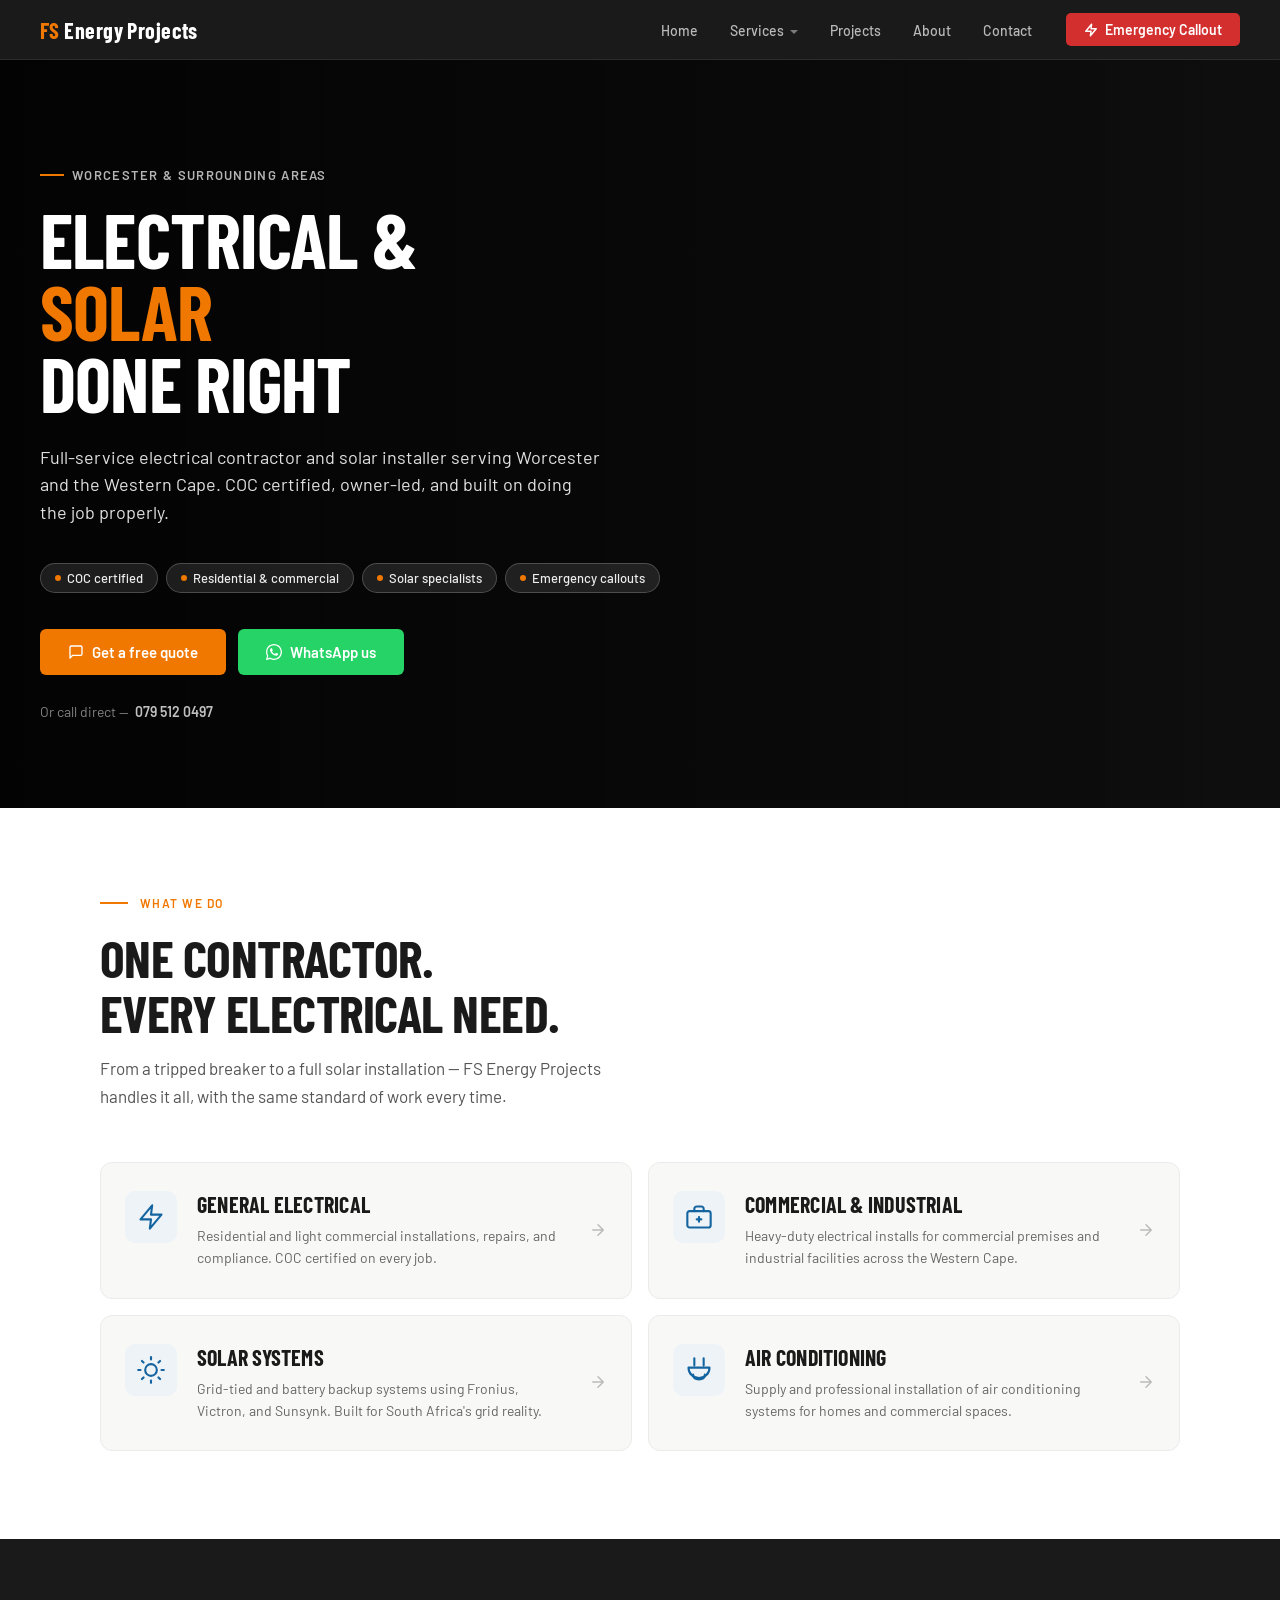
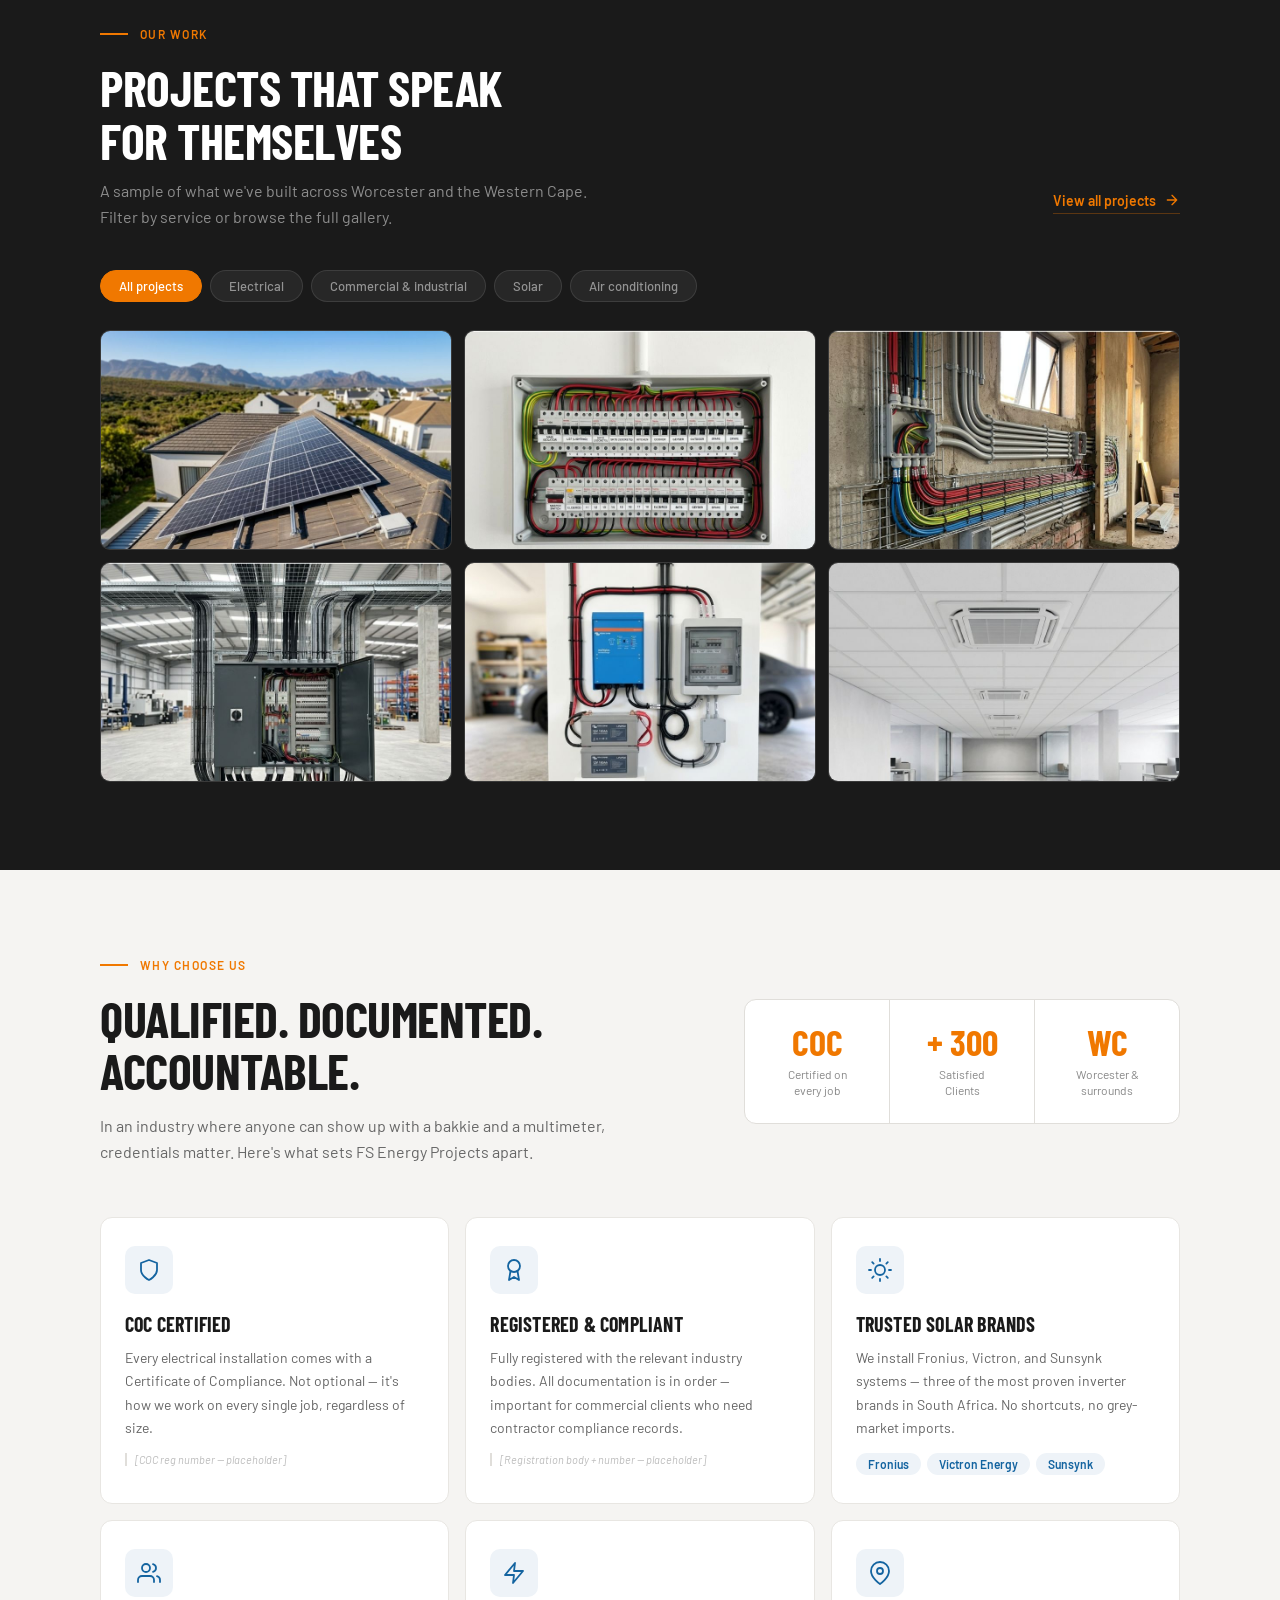
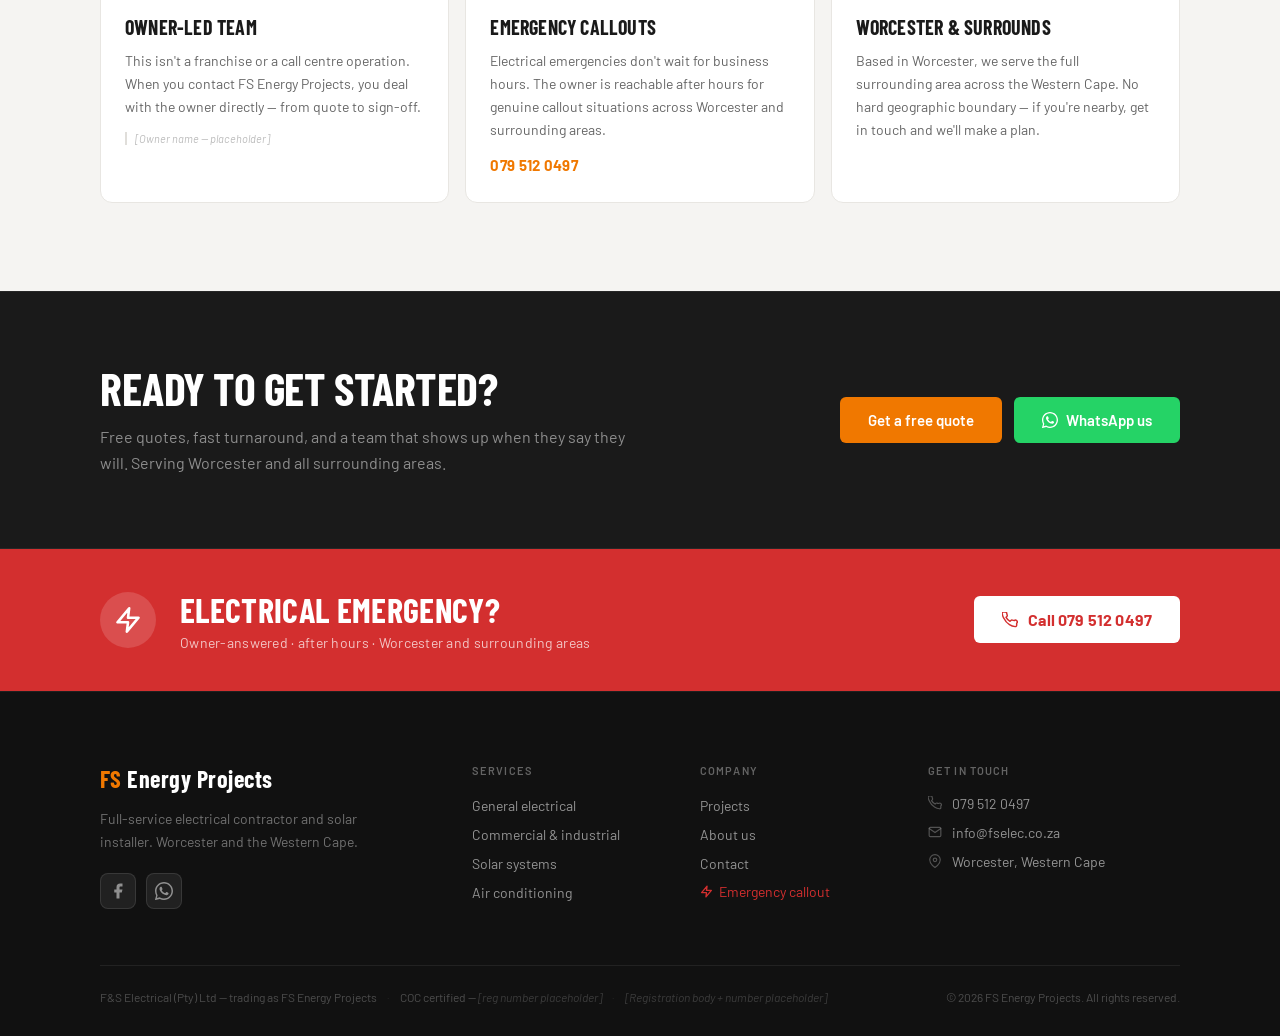
==== index.html @ b88b125d "Add files via upload" ====
<!doctype html>
<html lang="en">
  <head>
    <meta charset="UTF-8" />
    <meta name="viewport" content="width=device-width, initial-scale=1.0" />
    <meta
      name="description"
      content="FS Energy Projects — COC certified electrical contractor and solar installer serving Worcester and the Western Cape. Residential, commercial, industrial, and solar."
    />
    <title>FS Energy Projects | Electrical &amp; Solar — Worcester</title>
    <link rel="preconnect" href="https://fonts.googleapis.com" />
    <link rel="preconnect" href="https://fonts.gstatic.com" crossorigin />
    <link
      href="https://fonts.googleapis.com/css2?family=Barlow:wght@400;500;600;700&family=Barlow+Condensed:wght@600;700&display=swap"
      rel="stylesheet"
    />
    <link rel="stylesheet" href="css/global.css" />
    <link rel="stylesheet" href="css/pages/home.css" />
  </head>
  <body>
    <!-- ============================================================
     NAV
     ============================================================ -->
    <nav class="nav">
      <a class="nav-logo" href="index.html">FS <span>Energy Projects</span></a>

      <ul class="nav-links">
        <li><a href="index.html">Home</a></li>
        <li class="nav-dropdown">
          <a href="#">Services</a>
          <div class="dropdown-menu">
            <a href="electrical.html">Electrical</a>
            <a href="commercial-industrial.html">Commercial &amp; Industrial</a>
            <a href="solar.html">Solar</a>
            <a href="air-conditioning.html">Air Conditioning</a>
          </div>
        </li>
        <li><a href="projects.html">Projects</a></li>
        <li><a href="about.html">About</a></li>
        <li><a href="contact.html">Contact</a></li>
      </ul>

      <a class="nav-emergency" href="tel:0795120497">
        <svg
          width="14"
          height="14"
          viewBox="0 0 24 24"
          fill="none"
          stroke="white"
          stroke-width="2.5"
          stroke-linecap="round"
          stroke-linejoin="round"
        >
          <polygon points="13 2 3 14 12 14 11 22 21 10 12 10 13 2" />
        </svg>
        Emergency Callout
      </a>

      <button
        class="nav-hamburger"
        id="navHamburger"
        aria-label="Open menu"
        aria-expanded="false"
        aria-controls="mobileMenu"
      >
        <span></span>
        <span></span>
        <span></span>
      </button>
    </nav>

    <!-- Mobile menu -->
    <div
      class="mobile-menu"
      id="mobileMenu"
      role="dialog"
      aria-label="Navigation menu"
    >
      <ul class="mobile-menu__nav">
        <li><a href="index.html">Home</a></li>
        <li>
          <span class="mobile-menu__label">Services</span>
          <ul class="mobile-menu__subnav">
            <li><a href="electrical.html">Electrical</a></li>
            <li>
              <a href="commercial-industrial.html"
                >Commercial &amp; Industrial</a
              >
            </li>
            <li><a href="solar.html">Solar</a></li>
            <li><a href="air-conditioning.html">Air Conditioning</a></li>
          </ul>
        </li>
        <li><a href="projects.html">Projects</a></li>
        <li><a href="about.html">About</a></li>
        <li><a href="contact.html">Contact</a></li>
      </ul>
      <div class="mobile-menu__actions">
        <a class="mobile-menu__call" href="tel:0795120497">
          <svg
            width="18"
            height="18"
            viewBox="0 0 24 24"
            fill="none"
            stroke="currentColor"
            stroke-width="2.2"
            stroke-linecap="round"
            stroke-linejoin="round"
          >
            <path
              d="M22 16.92v3a2 2 0 01-2.18 2 19.79 19.79 0 01-8.63-3.07A19.5 19.5 0 013.07 9.81 19.79 19.79 0 01.07 1.18 2 2 0 012.07 0h3a2 2 0 012 1.72c.127.96.361 1.903.7 2.81a2 2 0 01-.45 2.11L6.09 7.91a16 16 0 006 6l1.27-1.27a2 2 0 012.11-.45c.907.339 1.85.573 2.81.7A2 2 0 0122 16.92z"
            />
          </svg>
          Call 079 512 0497
        </a>
        <a
          class="mobile-menu__wa"
          href="https://wa.me/27795120497?text=Hi%2C%20I%27d%20like%20to%20enquire%20about%20your%20services."
          target="_blank"
          rel="noopener"
        >
          <svg width="18" height="18" viewBox="0 0 24 24" fill="currentColor">
            <path
              d="M17.472 14.382c-.297-.149-1.758-.867-2.03-.967-.273-.099-.471-.148-.67.15-.197.297-.767.966-.94 1.164-.173.199-.347.223-.644.075-.297-.15-1.255-.463-2.39-1.475-.883-.788-1.48-1.761-1.653-2.059-.173-.297-.018-.458.13-.606.134-.133.298-.347.446-.52.149-.174.198-.298.298-.497.099-.198.05-.371-.025-.52-.075-.149-.669-1.612-.916-2.207-.242-.579-.487-.5-.669-.51-.173-.008-.371-.01-.57-.01-.198 0-.52.074-.792.372-.272.297-1.04 1.016-1.04 2.479 0 1.462 1.065 2.875 1.213 3.074.149.198 2.096 3.2 5.077 4.487.709.306 1.262.489 1.694.625.712.227 1.36.195 1.871.118.571-.085 1.758-.719 2.006-1.413.248-.694.248-1.289.173-1.413-.074-.124-.272-.198-.57-.347z"
            />
            <path
              d="M12 0C5.373 0 0 5.373 0 12c0 2.127.558 4.126 1.532 5.859L.057 23.428a.5.5 0 00.611.625l5.701-1.493A11.94 11.94 0 0012 24c6.627 0 12-5.373 12-12S18.627 0 12 0zm0 22c-1.9 0-3.7-.513-5.253-1.406l-.376-.222-3.896 1.021 1.04-3.798-.244-.389A9.96 9.96 0 012 12C2 6.477 6.477 2 12 2s10 4.477 10 10-4.477 10-10 10z"
            />
          </svg>
          WhatsApp us
        </a>
      </div>
    </div>

    <!-- ============================================================
     HERO
     ============================================================ -->
    <section class="hero">
      <div class="hero-inner">
        <div class="hero-eyebrow">Worcester &amp; surrounding areas</div>

        <h1 class="hero-headline">
          Electrical &amp;<br />
          <em>Solar</em><br />
          Done Right
        </h1>

        <p class="hero-sub">
          Full-service electrical contractor and solar installer serving
          Worcester and the Western Cape. COC certified, owner-led, and built on
          doing the job properly.
        </p>

        <div class="hero-pills">
          <span class="pill"><span class="pill-dot"></span>COC certified</span>
          <span class="pill"
            ><span class="pill-dot"></span>Residential &amp; commercial</span
          >
          <span class="pill"
            ><span class="pill-dot"></span>Solar specialists</span
          >
          <span class="pill"
            ><span class="pill-dot"></span>Emergency callouts</span
          >
        </div>

        <div class="hero-ctas">
          <a class="btn-quote" href="contact.html">
            <svg
              width="16"
              height="16"
              viewBox="0 0 24 24"
              fill="none"
              stroke="currentColor"
              stroke-width="2"
              stroke-linecap="round"
              stroke-linejoin="round"
            >
              <path
                d="M21 15a2 2 0 01-2 2H7l-4 4V5a2 2 0 012-2h14a2 2 0 012 2z"
              />
            </svg>
            Get a free quote
          </a>
          <a
            class="btn-whatsapp"
            href="https://wa.me/27795120497?text=Hi%2C%20I%27d%20like%20to%20enquire%20about%20your%20services."
            target="_blank"
            rel="noopener"
          >
            <svg width="16" height="16" viewBox="0 0 24 24" fill="white">
              <path
                d="M17.472 14.382c-.297-.149-1.758-.867-2.03-.967-.273-.099-.471-.148-.67.15-.197.297-.767.966-.94 1.164-.173.199-.347.223-.644.075-.297-.15-1.255-.463-2.39-1.475-.883-.788-1.48-1.761-1.653-2.059-.173-.297-.018-.458.13-.606.134-.133.298-.347.446-.52.149-.174.198-.298.298-.497.099-.198.05-.371-.025-.52-.075-.149-.669-1.612-.916-2.207-.242-.579-.487-.5-.669-.51-.173-.008-.371-.01-.57-.01-.198 0-.52.074-.792.372-.272.297-1.04 1.016-1.04 2.479 0 1.462 1.065 2.875 1.213 3.074.149.198 2.096 3.2 5.077 4.487.709.306 1.262.489 1.694.625.712.227 1.36.195 1.871.118.571-.085 1.758-.719 2.006-1.413.248-.694.248-1.289.173-1.413-.074-.124-.272-.198-.57-.347z"
              />
              <path
                d="M12 0C5.373 0 0 5.373 0 12c0 2.127.558 4.126 1.532 5.859L.057 23.428a.5.5 0 00.611.625l5.701-1.493A11.94 11.94 0 0012 24c6.627 0 12-5.373 12-12S18.627 0 12 0zm0 22c-1.9 0-3.7-.513-5.253-1.406l-.376-.222-3.896 1.021 1.04-3.798-.244-.389A9.96 9.96 0 012 12C2 6.477 6.477 2 12 2s10 4.477 10 10-4.477 10-10 10z"
              />
            </svg>
            WhatsApp us
          </a>
        </div>

        <div class="hero-contact-line">
          Or call direct &mdash;
          <a href="tel:0795120497">079 512 0497</a>
        </div>
      </div>
    </section>

    <!-- ============================================================
     SERVICES SNAPSHOT
     ============================================================ -->
    <section class="services">
      <div class="services-inner">
        <div class="section-label">
          <span class="section-label__line"></span>
          What we do
        </div>

        <h2 class="services-heading">
          One contractor.<br />Every electrical need.
        </h2>
        <p class="services-sub">
          From a tripped breaker to a full solar installation — FS Energy
          Projects handles it all, with the same standard of work every time.
        </p>

        <div class="services-grid">
          <a class="svc-card" href="electrical.html">
            <div class="svc-card__icon">
              <svg
                width="28"
                height="28"
                viewBox="0 0 24 24"
                fill="none"
                stroke="currentColor"
                stroke-width="1.8"
                stroke-linecap="round"
                stroke-linejoin="round"
              >
                <polygon points="13 2 3 14 12 14 11 22 21 10 12 10 13 2" />
              </svg>
            </div>
            <div class="svc-card__body">
              <h3 class="svc-card__name">General electrical</h3>
              <p class="svc-card__desc">
                Residential and light commercial installations, repairs, and
                compliance. COC certified on every job.
              </p>
            </div>
            <div class="svc-card__arrow">
              <svg
                width="18"
                height="18"
                viewBox="0 0 24 24"
                fill="none"
                stroke="currentColor"
                stroke-width="2"
                stroke-linecap="round"
                stroke-linejoin="round"
              >
                <path d="M5 12h14M12 5l7 7-7 7" />
              </svg>
            </div>
          </a>

          <a class="svc-card" href="commercial-industrial.html">
            <div class="svc-card__icon">
              <svg
                width="28"
                height="28"
                viewBox="0 0 24 24"
                fill="none"
                stroke="currentColor"
                stroke-width="1.8"
                stroke-linecap="round"
                stroke-linejoin="round"
              >
                <rect x="2" y="7" width="20" height="14" rx="2" />
                <path d="M16 7V5a2 2 0 00-2-2h-4a2 2 0 00-2 2v2" />
                <line x1="12" y1="12" x2="12" y2="16" />
                <line x1="10" y1="14" x2="14" y2="14" />
              </svg>
            </div>
            <div class="svc-card__body">
              <h3 class="svc-card__name">Commercial &amp; industrial</h3>
              <p class="svc-card__desc">
                Heavy-duty electrical installs for commercial premises and
                industrial facilities across the Western Cape.
              </p>
            </div>
            <div class="svc-card__arrow">
              <svg
                width="18"
                height="18"
                viewBox="0 0 24 24"
                fill="none"
                stroke="currentColor"
                stroke-width="2"
                stroke-linecap="round"
                stroke-linejoin="round"
              >
                <path d="M5 12h14M12 5l7 7-7 7" />
              </svg>
            </div>
          </a>

          <a class="svc-card" href="solar.html">
            <div class="svc-card__icon">
              <svg
                width="28"
                height="28"
                viewBox="0 0 24 24"
                fill="none"
                stroke="currentColor"
                stroke-width="1.8"
                stroke-linecap="round"
                stroke-linejoin="round"
              >
                <circle cx="12" cy="12" r="5" />
                <line x1="12" y1="1" x2="12" y2="3" />
                <line x1="12" y1="21" x2="12" y2="23" />
                <line x1="4.22" y1="4.22" x2="5.64" y2="5.64" />
                <line x1="18.36" y1="18.36" x2="19.78" y2="19.78" />
                <line x1="1" y1="12" x2="3" y2="12" />
                <line x1="21" y1="12" x2="23" y2="12" />
                <line x1="4.22" y1="19.78" x2="5.64" y2="18.36" />
                <line x1="18.36" y1="5.64" x2="19.78" y2="4.22" />
              </svg>
            </div>
            <div class="svc-card__body">
              <h3 class="svc-card__name">Solar systems</h3>
              <p class="svc-card__desc">
                Grid-tied and battery backup systems using Fronius, Victron, and
                Sunsynk. Built for South Africa's grid reality.
              </p>
            </div>
            <div class="svc-card__arrow">
              <svg
                width="18"
                height="18"
                viewBox="0 0 24 24"
                fill="none"
                stroke="currentColor"
                stroke-width="2"
                stroke-linecap="round"
                stroke-linejoin="round"
              >
                <path d="M5 12h14M12 5l7 7-7 7" />
              </svg>
            </div>
          </a>

          <a class="svc-card" href="air-conditioning.html">
            <div class="svc-card__icon">
              <svg
                width="28"
                height="28"
                viewBox="0 0 24 24"
                fill="none"
                stroke="currentColor"
                stroke-width="1.8"
                stroke-linecap="round"
                stroke-linejoin="round"
              >
                <path d="M8 2v6M16 2v6M3 10h18M3 10a9 9 0 0018 0" />
                <path d="M7 16c0 2 1 4 5 4s5-2 5-4" />
              </svg>
            </div>
            <div class="svc-card__body">
              <h3 class="svc-card__name">Air conditioning</h3>
              <p class="svc-card__desc">
                Supply and professional installation of air conditioning systems
                for homes and commercial spaces.
              </p>
            </div>
            <div class="svc-card__arrow">
              <svg
                width="18"
                height="18"
                viewBox="0 0 24 24"
                fill="none"
                stroke="currentColor"
                stroke-width="2"
                stroke-linecap="round"
                stroke-linejoin="round"
              >
                <path d="M5 12h14M12 5l7 7-7 7" />
              </svg>
            </div>
          </a>
        </div>
      </div>
    </section>

    <!-- ============================================================
     PROJECTS SHOWCASE
     ============================================================ -->
    <section class="projects">
      <div class="projects-inner">
        <div class="projects-header">
          <div>
            <div class="section-label">
              <span class="section-label__line"></span>
              Our work
            </div>
            <h2 class="projects-heading">
              Projects that speak<br />for themselves
            </h2>
            <p class="projects-sub">
              A sample of what we've built across Worcester and the Western
              Cape. Filter by service or browse the full gallery.
            </p>
          </div>
          <a class="projects-all-link" href="/projects.html">
            View all projects
            <svg
              width="16"
              height="16"
              viewBox="0 0 24 24"
              fill="none"
              stroke="currentColor"
              stroke-width="2"
              stroke-linecap="round"
              stroke-linejoin="round"
            >
              <path d="M5 12h14M12 5l7 7-7 7" />
            </svg>
          </a>
        </div>

        <div class="proj-filters">
          <button class="proj-filter active" data-filter="all">
            All projects
          </button>
          <button class="proj-filter" data-filter="electrical">
            Electrical
          </button>
          <button class="proj-filter" data-filter="commercial">
            Commercial &amp; industrial
          </button>
          <button class="proj-filter" data-filter="solar">Solar</button>
          <button class="proj-filter" data-filter="aircon">
            Air conditioning
          </button>
        </div>

        <div class="proj-grid" id="projGrid">
          <!-- ============================================================
               HOW TO ADD AN IMAGE:
               Replace <div class="proj-placeholder">...</div>
               with: <img src="assets/images/your-photo.jpg" alt="Description" loading="lazy">
               The overlay stays exactly as it is. Nothing else changes.
               ============================================================ -->

          <!-- 01 · SOLAR · Residential solar system -->
          <div class="proj-item" data-cat="solar">
            <div class="proj-thumb">
              <img
                src="assets/images/project-solar-residential.jpg"
                alt="Residential solar system installation"
                loading="lazy"
              />
              <div class="proj-overlay">
                <span class="proj-cat-tag">Solar</span>
                <p class="proj-caption">
                  Residential solar system<br /><span>Worcester</span>
                </p>
              </div>
            </div>
          </div>

          <!-- 02 · ELECTRICAL · DB board upgrade -->
          <div class="proj-item" data-cat="electrical">
            <div class="proj-thumb">
              <img
                src="assets/images/project-db-upgrade.jpg"
                alt="DB board upgrade"
                loading="lazy"
              />
              <div class="proj-overlay">
                <span class="proj-cat-tag">Electrical</span>
                <p class="proj-caption">
                  DB board upgrade<br /><span>Worcester</span>
                </p>
              </div>
            </div>
          </div>

          <!-- 03 · ELECTRICAL · New build wiring -->
          <div class="proj-item" data-cat="electrical">
            <div class="proj-thumb">
              <img
                src="assets/images/project-new-build-wiring.jpg"
                alt="New build wiring"
                loading="lazy"
              />
              <div class="proj-overlay">
                <span class="proj-cat-tag">Electrical</span>
                <p class="proj-caption">
                  New build wiring<br /><span>Worcester</span>
                </p>
              </div>
            </div>
          </div>

          <!-- 04 · COMMERCIAL · Industrial electrical install -->
          <div class="proj-item" data-cat="commercial">
            <div class="proj-thumb">
              <img
                src="assets/images/project-industrial-electrical.jpg"
                alt="Industrial electrical installation"
                loading="lazy"
              />
              <div class="proj-overlay">
                <span class="proj-cat-tag">Commercial &amp; industrial</span>
                <p class="proj-caption">
                  Industrial electrical install<br /><span>Western Cape</span>
                </p>
              </div>
            </div>
          </div>

          <!-- 05 · SOLAR · Battery backup system -->
          <div class="proj-item" data-cat="solar">
            <div class="proj-thumb">
              <img
                src="assets/images/project-battery-backup.jpg"
                alt="Battery backup system"
                loading="lazy"
              />
              <div class="proj-overlay">
                <span class="proj-cat-tag">Solar</span>
                <p class="proj-caption">
                  Battery backup system<br /><span>Worcester</span>
                </p>
              </div>
            </div>
          </div>

          <!-- 06 · AIRCON · Commercial aircon install -->
          <div class="proj-item" data-cat="aircon">
            <div class="proj-thumb">
              <img
                src="assets/images/project-aircon-commercial.jpg"
                alt="Commercial air conditioning installation"
                loading="lazy"
              />
              <div class="proj-overlay">
                <span class="proj-cat-tag">Air conditioning</span>
                <p class="proj-caption">
                  Commercial aircon install<br /><span>Worcester</span>
                </p>
              </div>
            </div>
          </div>
        </div>
      </div>
    </section>

    <!-- ============================================================
     WHY FS ENERGY
     ============================================================ -->
    <section class="why">
      <div class="why-inner">
        <div class="why-top">
          <div class="why-top__left">
            <div class="section-label">
              <span class="section-label__line"></span>
              Why choose us
            </div>
            <h2 class="why-heading">
              Qualified. Documented.<br />Accountable.
            </h2>
            <p class="why-sub">
              In an industry where anyone can show up with a bakkie and a
              multimeter, credentials matter. Here's what sets FS Energy
              Projects apart.
            </p>
          </div>

          <div class="why-stats">
            <div class="why-stat">
              <div class="why-stat__value">COC</div>
              <div class="why-stat__label">Certified on every job</div>
            </div>
            <div class="why-stat">
              <div class="why-stat__value">+ 300</div>
              <div class="why-stat__label">Satisfied Clients</div>
            </div>
            <div class="why-stat">
              <div class="why-stat__value">WC</div>
              <div class="why-stat__label">Worcester &amp; surrounds</div>
            </div>
          </div>
        </div>

        <div class="why-grid">
          <div class="why-card">
            <div class="why-card__icon">
              <svg
                width="24"
                height="24"
                viewBox="0 0 24 24"
                fill="none"
                stroke="currentColor"
                stroke-width="1.8"
                stroke-linecap="round"
                stroke-linejoin="round"
              >
                <path d="M12 22s8-4 8-10V5l-8-3-8 3v7c0 6 8 10 8 10z" />
              </svg>
            </div>
            <h3 class="why-card__title">COC certified</h3>
            <p class="why-card__body">
              Every electrical installation comes with a Certificate of
              Compliance. Not optional — it's how we work on every single job,
              regardless of size.
            </p>
            <div class="why-card__note">[COC reg number — placeholder]</div>
          </div>

          <div class="why-card">
            <div class="why-card__icon">
              <svg
                width="24"
                height="24"
                viewBox="0 0 24 24"
                fill="none"
                stroke="currentColor"
                stroke-width="1.8"
                stroke-linecap="round"
                stroke-linejoin="round"
              >
                <circle cx="12" cy="8" r="6" />
                <path d="M15.477 12.89L17 22l-5-3-5 3 1.523-9.11" />
              </svg>
            </div>
            <h3 class="why-card__title">Registered &amp; compliant</h3>
            <p class="why-card__body">
              Fully registered with the relevant industry bodies. All
              documentation is in order — important for commercial clients who
              need contractor compliance records.
            </p>
            <div class="why-card__note">
              [Registration body + number — placeholder]
            </div>
          </div>

          <div class="why-card">
            <div class="why-card__icon">
              <svg
                width="24"
                height="24"
                viewBox="0 0 24 24"
                fill="none"
                stroke="currentColor"
                stroke-width="1.8"
                stroke-linecap="round"
                stroke-linejoin="round"
              >
                <circle cx="12" cy="12" r="5" />
                <line x1="12" y1="1" x2="12" y2="3" />
                <line x1="12" y1="21" x2="12" y2="23" />
                <line x1="4.22" y1="4.22" x2="5.64" y2="5.64" />
                <line x1="18.36" y1="18.36" x2="19.78" y2="19.78" />
                <line x1="1" y1="12" x2="3" y2="12" />
                <line x1="21" y1="12" x2="23" y2="12" />
                <line x1="4.22" y1="19.78" x2="5.64" y2="18.36" />
                <line x1="18.36" y1="5.64" x2="19.78" y2="4.22" />
              </svg>
            </div>
            <h3 class="why-card__title">Trusted solar brands</h3>
            <p class="why-card__body">
              We install Fronius, Victron, and Sunsynk systems — three of the
              most proven inverter brands in South Africa. No shortcuts, no
              grey-market imports.
            </p>
            <div class="why-card__brands">
              <span class="brand-pill">Fronius</span>
              <span class="brand-pill">Victron Energy</span>
              <span class="brand-pill">Sunsynk</span>
            </div>
          </div>

          <div class="why-card">
            <div class="why-card__icon">
              <svg
                width="24"
                height="24"
                viewBox="0 0 24 24"
                fill="none"
                stroke="currentColor"
                stroke-width="1.8"
                stroke-linecap="round"
                stroke-linejoin="round"
              >
                <path d="M17 21v-2a4 4 0 00-4-4H5a4 4 0 00-4 4v2" />
                <circle cx="9" cy="7" r="4" />
                <path d="M23 21v-2a4 4 0 00-3-3.87" />
                <path d="M16 3.13a4 4 0 010 7.75" />
              </svg>
            </div>
            <h3 class="why-card__title">Owner-led team</h3>
            <p class="why-card__body">
              This isn't a franchise or a call centre operation. When you
              contact FS Energy Projects, you deal with the owner directly —
              from quote to sign-off.
            </p>
            <div class="why-card__note">[Owner name — placeholder]</div>
          </div>

          <div class="why-card">
            <div class="why-card__icon">
              <svg
                width="24"
                height="24"
                viewBox="0 0 24 24"
                fill="none"
                stroke="currentColor"
                stroke-width="1.8"
                stroke-linecap="round"
                stroke-linejoin="round"
              >
                <polygon points="13 2 3 14 12 14 11 22 21 10 12 10 13 2" />
              </svg>
            </div>
            <h3 class="why-card__title">Emergency callouts</h3>
            <p class="why-card__body">
              Electrical emergencies don't wait for business hours. The owner is
              reachable after hours for genuine callout situations across
              Worcester and surrounding areas.
            </p>
            <a class="why-card__cta" href="tel:0795120497">079 512 0497</a>
          </div>

          <div class="why-card">
            <div class="why-card__icon">
              <svg
                width="24"
                height="24"
                viewBox="0 0 24 24"
                fill="none"
                stroke="currentColor"
                stroke-width="1.8"
                stroke-linecap="round"
                stroke-linejoin="round"
              >
                <path d="M21 10c0 7-9 13-9 13s-9-6-9-13a9 9 0 0118 0z" />
                <circle cx="12" cy="10" r="3" />
              </svg>
            </div>
            <h3 class="why-card__title">Worcester &amp; surrounds</h3>
            <p class="why-card__body">
              Based in Worcester, we serve the full surrounding area across the
              Western Cape. No hard geographic boundary — if you're nearby, get
              in touch and we'll make a plan.
            </p>
          </div>
        </div>
      </div>
    </section>

    <!-- ============================================================
     MID-PAGE CTA
     ============================================================ -->
    <section class="midcta">
      <div class="midcta-inner">
        <div class="midcta-left">
          <h2 class="midcta-heading">Ready to get started?</h2>
          <p class="midcta-sub">
            Free quotes, fast turnaround, and a team that shows up when they say
            they will. Serving Worcester and all surrounding areas.
          </p>
        </div>
        <div class="midcta-actions">
          <a class="midcta-btn midcta-btn--primary" href="contact.html"
            >Get a free quote</a
          >
          <a
            class="midcta-btn midcta-btn--wa"
            href="https://wa.me/27795120497?text=Hi%2C%20I%27d%20like%20to%20enquire%20about%20your%20services."
            target="_blank"
            rel="noopener"
          >
            <svg width="16" height="16" viewBox="0 0 24 24" fill="currentColor">
              <path
                d="M17.472 14.382c-.297-.149-1.758-.867-2.03-.967-.273-.099-.471-.148-.67.15-.197.297-.767.966-.94 1.164-.173.199-.347.223-.644.075-.297-.15-1.255-.463-2.39-1.475-.883-.788-1.48-1.761-1.653-2.059-.173-.297-.018-.458.13-.606.134-.133.298-.347.446-.52.149-.174.198-.298.298-.497.099-.198.05-.371-.025-.52-.075-.149-.669-1.612-.916-2.207-.242-.579-.487-.5-.669-.51-.173-.008-.371-.01-.57-.01-.198 0-.52.074-.792.372-.272.297-1.04 1.016-1.04 2.479 0 1.462 1.065 2.875 1.213 3.074.149.198 2.096 3.2 5.077 4.487.709.306 1.262.489 1.694.625.712.227 1.36.195 1.871.118.571-.085 1.758-.719 2.006-1.413.248-.694.248-1.289.173-1.413-.074-.124-.272-.198-.57-.347z"
              />
              <path
                d="M12 0C5.373 0 0 5.373 0 12c0 2.127.558 4.126 1.532 5.859L.057 23.428a.5.5 0 00.611.625l5.701-1.493A11.94 11.94 0 0012 24c6.627 0 12-5.373 12-12S18.627 0 12 0zm0 22c-1.9 0-3.7-.513-5.253-1.406l-.376-.222-3.896 1.021 1.04-3.798-.244-.389A9.96 9.96 0 012 12C2 6.477 6.477 2 12 2s10 4.477 10 10-4.477 10-10 10z"
              />
            </svg>
            WhatsApp us
          </a>
        </div>
      </div>
    </section>

    <!-- ============================================================
     EMERGENCY CALLOUT STRIP
     ============================================================ -->
    <section class="emergency">
      <div class="emergency-inner">
        <div class="emergency-icon">
          <svg
            width="28"
            height="28"
            viewBox="0 0 24 24"
            fill="none"
            stroke="currentColor"
            stroke-width="2.2"
            stroke-linecap="round"
            stroke-linejoin="round"
          >
            <polygon points="13 2 3 14 12 14 11 22 21 10 12 10 13 2" />
          </svg>
        </div>
        <div class="emergency-text">
          <h2 class="emergency-heading">Electrical emergency?</h2>
          <p class="emergency-sub">
            Owner-answered · after hours · Worcester and surrounding areas
          </p>
        </div>
        <a class="emergency-btn" href="tel:0795120497">
          <svg
            width="16"
            height="16"
            viewBox="0 0 24 24"
            fill="none"
            stroke="currentColor"
            stroke-width="2.2"
            stroke-linecap="round"
            stroke-linejoin="round"
          >
            <path
              d="M22 16.92v3a2 2 0 01-2.18 2 19.79 19.79 0 01-8.63-3.07A19.5 19.5 0 013.07 9.81 19.79 19.79 0 01.07 1.18 2 2 0 012.07 0h3a2 2 0 012 1.72c.127.96.361 1.903.7 2.81a2 2 0 01-.45 2.11L6.09 7.91a16 16 0 006 6l1.27-1.27a2 2 0 012.11-.45c.907.339 1.85.573 2.81.7A2 2 0 0122 16.92z"
            />
          </svg>
          Call 079 512 0497
        </a>
      </div>
    </section>

    <!-- ============================================================
     FOOTER
     ============================================================ -->
    <footer class="footer">
      <div class="footer-inner">
        <div class="footer-top">
          <div class="footer-brand">
            <a class="footer-logo" href="index.html"
              >FS <span>Energy Projects</span></a
            >
            <p class="footer-tagline">
              Full-service electrical contractor and solar installer. Worcester
              and the Western Cape.
            </p>
            <div class="footer-social">
              <a
                class="footer-social__link"
                href="https://facebook.com/FandSElectrical"
                target="_blank"
                rel="noopener"
                aria-label="Facebook"
              >
                <svg
                  width="18"
                  height="18"
                  viewBox="0 0 24 24"
                  fill="currentColor"
                >
                  <path
                    d="M18 2h-3a5 5 0 00-5 5v3H7v4h3v8h4v-8h3l1-4h-4V7a1 1 0 011-1h3z"
                  />
                </svg>
              </a>
              <a
                class="footer-social__link"
                href="https://wa.me/27795120497"
                target="_blank"
                rel="noopener"
                aria-label="WhatsApp"
              >
                <svg
                  width="18"
                  height="18"
                  viewBox="0 0 24 24"
                  fill="currentColor"
                >
                  <path
                    d="M17.472 14.382c-.297-.149-1.758-.867-2.03-.967-.273-.099-.471-.148-.67.15-.197.297-.767.966-.94 1.164-.173.199-.347.223-.644.075-.297-.15-1.255-.463-2.39-1.475-.883-.788-1.48-1.761-1.653-2.059-.173-.297-.018-.458.13-.606.134-.133.298-.347.446-.52.149-.174.198-.298.298-.497.099-.198.05-.371-.025-.52-.075-.149-.669-1.612-.916-2.207-.242-.579-.487-.5-.669-.51-.173-.008-.371-.01-.57-.01-.198 0-.52.074-.792.372-.272.297-1.04 1.016-1.04 2.479 0 1.462 1.065 2.875 1.213 3.074.149.198 2.096 3.2 5.077 4.487.709.306 1.262.489 1.694.625.712.227 1.36.195 1.871.118.571-.085 1.758-.719 2.006-1.413.248-.694.248-1.289.173-1.413-.074-.124-.272-.198-.57-.347z"
                  />
                  <path
                    d="M12 0C5.373 0 0 5.373 0 12c0 2.127.558 4.126 1.532 5.859L.057 23.428a.5.5 0 00.611.625l5.701-1.493A11.94 11.94 0 0012 24c6.627 0 12-5.373 12-12S18.627 0 12 0zm0 22c-1.9 0-3.7-.513-5.253-1.406l-.376-.222-3.896 1.021 1.04-3.798-.244-.389A9.96 9.96 0 012 12C2 6.477 6.477 2 12 2s10 4.477 10 10-4.477 10-10 10z"
                  />
                </svg>
              </a>
            </div>
          </div>

          <div class="footer-col">
            <h4 class="footer-col__heading">Services</h4>
            <ul class="footer-links">
              <li><a href="electrical.html">General electrical</a></li>
              <li>
                <a href="commercial-industrial.html"
                  >Commercial &amp; industrial</a
                >
              </li>
              <li><a href="solar.html">Solar systems</a></li>
              <li><a href="air-conditioning.html">Air conditioning</a></li>
            </ul>
          </div>

          <div class="footer-col">
            <h4 class="footer-col__heading">Company</h4>
            <ul class="footer-links">
              <li><a href="projects.html">Projects</a></li>
              <li><a href="about.html">About us</a></li>
              <li><a href="contact.html">Contact</a></li>
              <li>
                <a href="tel:0795120497" class="footer-emergency-link">
                  <svg
                    width="13"
                    height="13"
                    viewBox="0 0 24 24"
                    fill="none"
                    stroke="currentColor"
                    stroke-width="2.5"
                    stroke-linecap="round"
                    stroke-linejoin="round"
                  >
                    <polygon points="13 2 3 14 12 14 11 22 21 10 12 10 13 2" />
                  </svg>
                  Emergency callout
                </a>
              </li>
            </ul>
          </div>

          <div class="footer-col">
            <h4 class="footer-col__heading">Get in touch</h4>
            <ul class="footer-contact-list">
              <li>
                <svg
                  width="14"
                  height="14"
                  viewBox="0 0 24 24"
                  fill="none"
                  stroke="currentColor"
                  stroke-width="2"
                  stroke-linecap="round"
                  stroke-linejoin="round"
                >
                  <path
                    d="M22 16.92v3a2 2 0 01-2.18 2 19.79 19.79 0 01-8.63-3.07A19.5 19.5 0 013.07 9.81 19.79 19.79 0 01.07 1.18 2 2 0 012.07 0h3a2 2 0 012 1.72c.127.96.361 1.903.7 2.81a2 2 0 01-.45 2.11L6.09 7.91a16 16 0 006 6l1.27-1.27a2 2 0 012.11-.45c.907.339 1.85.573 2.81.7A2 2 0 0122 16.92z"
                  />
                </svg>
                <a href="tel:0795120497">079 512 0497</a>
              </li>
              <li>
                <svg
                  width="14"
                  height="14"
                  viewBox="0 0 24 24"
                  fill="none"
                  stroke="currentColor"
                  stroke-width="2"
                  stroke-linecap="round"
                  stroke-linejoin="round"
                >
                  <path
                    d="M4 4h16c1.1 0 2 .9 2 2v12c0 1.1-.9 2-2 2H4c-1.1 0-2-.9-2-2V6c0-1.1.9-2 2-2z"
                  />
                  <polyline points="22,6 12,13 2,6" />
                </svg>
                <a href="mailto:info@fselec.co.za">info@fselec.co.za</a>
              </li>
              <li>
                <svg
                  width="14"
                  height="14"
                  viewBox="0 0 24 24"
                  fill="none"
                  stroke="currentColor"
                  stroke-width="2"
                  stroke-linecap="round"
                  stroke-linejoin="round"
                >
                  <path d="M21 10c0 7-9 13-9 13s-9-6-9-13a9 9 0 0118 0z" />
                  <circle cx="12" cy="10" r="3" />
                </svg>
                <span>Worcester, Western Cape</span>
              </li>
            </ul>
          </div>
        </div>

        <div class="footer-divider"></div>

        <div class="footer-bottom">
          <div class="footer-bottom__left">
            <span
              >F&amp;S Electrical (Pty) Ltd &mdash; trading as FS Energy
              Projects</span
            >
            <span class="footer-dot">&middot;</span>
            <span class="footer-coc"
              >COC certified &mdash; <em>[reg number placeholder]</em></span
            >
            <span class="footer-dot">&middot;</span>
            <span class="footer-reg"
              ><em>[Registration body + number placeholder]</em></span
            >
          </div>
          <div class="footer-bottom__right">
            <span
              >&copy; <span id="year"></span> FS Energy Projects. All rights
              reserved.</span
            >
          </div>
        </div>
      </div>
    </footer>

    <!-- ============================================================
     SCRIPTS
     ============================================================ -->
    <script src="js/nav.js"></script>
    <script src="js/projects-filter.js"></script>
    <script>
      document.getElementById("year").textContent = new Date().getFullYear();
    </script>
  </body>
</html>
---- css/global.css ----
/* ============================================================
   FS Energy Projects — global.css
   Shared across all pages: reset, variables, typography,
   nav, footer, buttons, utility classes
   ============================================================ */

/* ── RESET ── */
*, *::before, *::after {
  box-sizing: border-box;
  margin: 0;
  padding: 0;
}

/* ── VARIABLES ── */
:root {
  --orange:       #F07800;
  --orange-dark:  #C86000;
  --blue:         #1464A0;
  --navy:         #003C8C;
  --charcoal:     #1A1A1A;
  --white:        #FFFFFF;
  --red:          #D32F2F;
  --wa-green:     #25D366;
  --font-display: 'Barlow Condensed', sans-serif;
  --font-body:    'Barlow', sans-serif;
}

/* ── BASE ── */
html { scroll-behavior: smooth; }

body {
  font-family: var(--font-body);
  background: var(--white);
  color: var(--charcoal);
  min-height: 100vh;
  -webkit-font-smoothing: antialiased;
}

img {
  display: block;
  max-width: 100%;
  height: auto;
}

a { color: inherit; }

/* ── SECTION LABEL (shared across all sections) ── */
.section-label {
  display: flex;
  align-items: center;
  gap: 12px;
  font-family: var(--font-body);
  font-size: 12px;
  font-weight: 600;
  letter-spacing: 0.12em;
  text-transform: uppercase;
  color: var(--orange);
  margin-bottom: 20px;
}

.section-label__line {
  display: block;
  width: 28px;
  height: 2px;
  background: var(--orange);
  flex-shrink: 0;
}

/* ── NAV ── */
.nav {
  position: sticky;
  top: 0;
  z-index: 100;
  background: var(--charcoal);
  border-bottom: 1px solid rgba(255,255,255,0.08);
  padding: 0 40px;
  display: flex;
  align-items: center;
  height: 60px;
  gap: 0;
}

.nav-logo {
  font-family: var(--font-display);
  font-size: 22px;
  font-weight: 700;
  color: var(--orange);
  letter-spacing: 0.02em;
  margin-right: auto;
  text-decoration: none;
}

.nav-logo span { color: var(--white); }

.nav-links {
  display: flex;
  align-items: center;
  gap: 4px;
  list-style: none;
}

.nav-links a {
  font-family: var(--font-body);
  font-size: 14px;
  font-weight: 500;
  color: rgba(255,255,255,0.7);
  text-decoration: none;
  padding: 6px 14px;
  border-radius: 4px;
  transition: color 0.15s, background 0.15s;
  white-space: nowrap;
}

.nav-links a:hover { color: var(--white); background: rgba(255,255,255,0.06); }

.nav-dropdown { position: relative; }

.nav-dropdown > a::after {
  content: '';
  display: inline-block;
  width: 0; height: 0;
  border-left: 4px solid transparent;
  border-right: 4px solid transparent;
  border-top: 4px solid currentColor;
  margin-left: 6px;
  vertical-align: middle;
  opacity: 0.6;
}

.dropdown-menu {
  display: none;
  position: absolute;
  top: calc(100% + 8px);
  left: 0;
  background: #242424;
  border: 1px solid rgba(255,255,255,0.1);
  border-radius: 8px;
  padding: 6px;
  min-width: 200px;
  z-index: 200;
}

.nav-dropdown:hover .dropdown-menu { display: block; }

.dropdown-menu a {
  display: block;
  font-size: 14px;
  color: rgba(255,255,255,0.75);
  text-decoration: none;
  padding: 8px 14px;
  border-radius: 5px;
  transition: background 0.12s, color 0.12s;
  white-space: nowrap;
}

.dropdown-menu a:hover { background: rgba(255,255,255,0.07); color: var(--white); }

.nav-emergency {
  display: flex;
  align-items: center;
  gap: 7px;
  background: var(--red);
  color: var(--white);
  font-family: var(--font-body);
  font-size: 14px;
  font-weight: 600;
  padding: 8px 18px;
  border-radius: 5px;
  text-decoration: none;
  margin-left: 20px;
  transition: background 0.15s;
  white-space: nowrap;
}

.nav-emergency:hover { background: #b71c1c; }
.nav-emergency svg { flex-shrink: 0; }

/* Hamburger button — hidden on desktop */
.nav-hamburger {
  display: none;
  flex-direction: column;
  justify-content: center;
  gap: 5px;
  width: 36px;
  height: 36px;
  background: none;
  border: none;
  cursor: pointer;
  padding: 4px;
  margin-left: 12px;
  border-radius: 4px;
  transition: background 0.15s;
}

.nav-hamburger:hover { background: rgba(255,255,255,0.08); }

.nav-hamburger span {
  display: block;
  width: 22px;
  height: 2px;
  background: var(--white);
  border-radius: 2px;
  transition: transform 0.25s, opacity 0.25s;
  transform-origin: center;
}

/* Hamburger open state */
.nav-hamburger.open span:nth-child(1) { transform: translateY(7px) rotate(45deg); }
.nav-hamburger.open span:nth-child(2) { opacity: 0; }
.nav-hamburger.open span:nth-child(3) { transform: translateY(-7px) rotate(-45deg); }

/* Mobile menu overlay */
.mobile-menu {
  display: none;
  position: fixed;
  top: 60px;
  left: 0; right: 0; bottom: 0;
  background: #1e1e1e;
  z-index: 99;
  overflow-y: auto;
  padding: 28px 24px 40px;
  flex-direction: column;
}

.mobile-menu.open { display: flex; }

.mobile-menu__nav {
  list-style: none;
  display: flex;
  flex-direction: column;
  gap: 2px;
  margin-bottom: 32px;
}

.mobile-menu__nav a {
  display: block;
  font-family: var(--font-body);
  font-size: 18px;
  font-weight: 600;
  color: rgba(255,255,255,0.8);
  text-decoration: none;
  padding: 12px 4px;
  border-bottom: 1px solid rgba(255,255,255,0.07);
  transition: color 0.15s;
}

.mobile-menu__nav a:hover { color: var(--white); }

.mobile-menu__subnav {
  list-style: none;
  display: flex;
  flex-direction: column;
  gap: 0;
  padding-left: 16px;
  margin-top: 4px;
}

.mobile-menu__subnav a {
  font-size: 15px;
  font-weight: 500;
  color: rgba(255,255,255,0.55);
  padding: 9px 4px;
  border-bottom: 1px solid rgba(255,255,255,0.04);
}

.mobile-menu__subnav a:hover { color: var(--orange); }

.mobile-menu__label {
  font-size: 11px;
  font-weight: 600;
  letter-spacing: 0.1em;
  text-transform: uppercase;
  color: rgba(255,255,255,0.3);
  padding: 12px 4px 8px;
  border-bottom: 1px solid rgba(255,255,255,0.07);
}

.mobile-menu__actions {
  display: flex;
  flex-direction: column;
  gap: 12px;
  margin-top: auto;
}

.mobile-menu__call {
  display: flex;
  align-items: center;
  justify-content: center;
  gap: 10px;
  background: var(--red);
  color: var(--white);
  font-family: var(--font-body);
  font-size: 16px;
  font-weight: 700;
  padding: 16px;
  border-radius: 8px;
  text-decoration: none;
  transition: background 0.15s;
}

.mobile-menu__call:hover { background: #b71c1c; }

.mobile-menu__wa {
  display: flex;
  align-items: center;
  justify-content: center;
  gap: 10px;
  background: var(--wa-green);
  color: var(--white);
  font-family: var(--font-body);
  font-size: 16px;
  font-weight: 700;
  padding: 16px;
  border-radius: 8px;
  text-decoration: none;
  transition: background 0.15s;
}

.mobile-menu__wa:hover { background: #1da851; }

/* ── FOOTER ── */
.footer {
  background: #111111;
  padding: 72px 40px 32px;
  border-top: 1px solid rgba(255,255,255,0.06);
}

.footer-inner {
  max-width: 1080px;
  margin: 0 auto;
}

.footer-top {
  display: grid;
  grid-template-columns: 1.8fr 1fr 1fr 1.4fr;
  gap: 48px;
  margin-bottom: 56px;
}

.footer-logo {
  font-family: var(--font-display);
  font-size: 24px;
  font-weight: 700;
  color: var(--orange);
  letter-spacing: 0.02em;
  text-decoration: none;
  display: inline-block;
  margin-bottom: 14px;
}

.footer-logo span { color: var(--white); }

.footer-tagline {
  font-size: 14px;
  color: rgba(255,255,255,0.4);
  line-height: 1.65;
  margin-bottom: 20px;
  max-width: 260px;
}

.footer-social {
  display: flex;
  gap: 10px;
}

.footer-social__link {
  width: 36px;
  height: 36px;
  border-radius: 8px;
  background: rgba(255,255,255,0.07);
  border: 1px solid rgba(255,255,255,0.1);
  color: rgba(255,255,255,0.5);
  display: flex;
  align-items: center;
  justify-content: center;
  text-decoration: none;
  transition: background 0.15s, color 0.15s, border-color 0.15s;
}

.footer-social__link:hover {
  background: var(--orange);
  border-color: var(--orange);
  color: var(--white);
}

.footer-col__heading {
  font-family: var(--font-body);
  font-size: 11px;
  font-weight: 600;
  letter-spacing: 0.1em;
  text-transform: uppercase;
  color: rgba(255,255,255,0.35);
  margin-bottom: 18px;
}

.footer-links {
  list-style: none;
  display: flex;
  flex-direction: column;
  gap: 10px;
}

.footer-links a {
  font-size: 14px;
  color: rgba(255,255,255,0.55);
  text-decoration: none;
  transition: color 0.15s;
  display: inline-flex;
  align-items: center;
  gap: 6px;
}

.footer-links a:hover { color: var(--white); }

.footer-emergency-link { color: var(--red) !important; }
.footer-emergency-link:hover { color: #ef5350 !important; }

.footer-contact-list {
  list-style: none;
  display: flex;
  flex-direction: column;
  gap: 12px;
}

.footer-contact-list li {
  display: flex;
  align-items: center;
  gap: 10px;
  font-size: 14px;
  color: rgba(255,255,255,0.55);
}

.footer-contact-list svg { flex-shrink: 0; opacity: 0.5; }

.footer-contact-list a {
  color: rgba(255,255,255,0.55);
  text-decoration: none;
  transition: color 0.15s;
}

.footer-contact-list a:hover { color: var(--white); }

.footer-divider {
  height: 1px;
  background: rgba(255,255,255,0.07);
  margin-bottom: 24px;
}

.footer-bottom {
  display: flex;
  align-items: center;
  justify-content: space-between;
  gap: 16px;
  flex-wrap: wrap;
}

.footer-bottom__left {
  display: flex;
  align-items: center;
  gap: 10px;
  flex-wrap: wrap;
  font-size: 12px;
  color: rgba(255,255,255,0.25);
}

.footer-dot { opacity: 0.4; }

.footer-coc em,
.footer-reg em {
  font-style: italic;
  color: rgba(255,255,255,0.18);
}

.footer-bottom__right {
  font-size: 12px;
  color: rgba(255,255,255,0.25);
  white-space: nowrap;
}

/* ── SHARED BUTTONS ── */
.btn-primary {
  display: inline-flex;
  align-items: center;
  gap: 8px;
  background: var(--orange);
  color: var(--white);
  font-family: var(--font-body);
  font-size: 15px;
  font-weight: 600;
  padding: 14px 28px;
  border-radius: 6px;
  text-decoration: none;
  border: none;
  cursor: pointer;
  transition: background 0.15s, transform 0.1s;
}

.btn-primary:hover { background: var(--orange-dark); transform: translateY(-1px); }
.btn-primary:active { transform: translateY(0); }

.btn-dark {
  display: inline-flex;
  align-items: center;
  gap: 8px;
  background: var(--charcoal);
  color: var(--white);
  font-family: var(--font-body);
  font-size: 15px;
  font-weight: 600;
  padding: 14px 28px;
  border-radius: 6px;
  text-decoration: none;
  border: none;
  cursor: pointer;
  transition: background 0.15s, transform 0.1s;
}

.btn-dark:hover { background: #2e2e2e; transform: translateY(-1px); }
.btn-dark:active { transform: translateY(0); }

.btn-whatsapp {
  display: inline-flex;
  align-items: center;
  gap: 8px;
  background: var(--wa-green);
  color: var(--white);
  font-family: var(--font-body);
  font-size: 15px;
  font-weight: 600;
  padding: 14px 28px;
  border-radius: 6px;
  text-decoration: none;
  transition: background 0.15s, transform 0.1s;
}

.btn-whatsapp:hover { background: #1da851; transform: translateY(-1px); }
.btn-whatsapp:active { transform: translateY(0); }

/* ── RESPONSIVE — NAV ── */
@media (max-width: 900px) {
  .nav { padding: 0 24px; }
  .nav-links { display: none; }
  .nav-hamburger { display: flex; }
  .nav-emergency { margin-left: 12px; font-size: 13px; padding: 8px 14px; }
}

/* ── RESPONSIVE — FOOTER ── */
@media (max-width: 900px) {
  .footer-top { grid-template-columns: 1fr 1fr; gap: 36px; }
  .footer-brand { grid-column: 1 / -1; }
}

@media (max-width: 680px) {
  .footer { padding: 56px 20px 28px; }
  .footer-top { grid-template-columns: 1fr; gap: 32px; }
  .footer-brand { grid-column: auto; }
  .footer-bottom { flex-direction: column; align-items: flex-start; gap: 8px; }
}
---- css/pages/home.css ----
/* ============================================================
   FS Energy Projects — home.css
   Homepage-only styles: hero, services snapshot,
   projects showcase, why section, mid CTA, emergency strip
   ============================================================ */

/* ── HERO ── */
.hero {
  background-color: var(--charcoal);
  background-image:
    linear-gradient(
      to right,
      rgba(0, 0, 0, 0.88) 0%,
      rgba(0, 0, 0, 0.7) 50%,
      rgba(0, 0, 0, 0.45) 100%
    ),
    url("/assets/images/hero-bg..jpg");
  background-size: cover;
  background-position: center center;
  background-repeat: no-repeat;
  padding: 100px 40px 88px;
  position: relative;
  overflow: hidden;
}

/* Decorative circles removed — not needed with photo background */
.hero::before,
.hero::after {
  display: none;
}

.hero-inner {
  max-width: 780px;
  position: relative;
  z-index: 1;
}

.hero-eyebrow {
  display: inline-flex;
  align-items: center;
  gap: 8px;
  font-family: var(--font-body);
  font-size: 13px;
  font-weight: 600;
  letter-spacing: 0.1em;
  text-transform: uppercase;
  color: rgba(255, 255, 255, 0.7);
  margin-bottom: 20px;
}

.hero-eyebrow::before {
  content: "";
  display: block;
  width: 24px;
  height: 2px;
  background: var(--orange);
}

.hero-headline {
  font-family: var(--font-display);
  font-size: clamp(48px, 7vw, 76px);
  font-weight: 700;
  line-height: 0.95;
  color: var(--white);
  text-transform: uppercase;
  letter-spacing: -0.01em;
  margin-bottom: 24px;
}

/* "Solar" — orange so it punches through the dark background */
.hero-headline em {
  font-style: normal;
  color: var(--orange);
}

.hero-sub {
  font-family: var(--font-body);
  font-size: 18px;
  font-weight: 400;
  color: rgba(255, 255, 255, 0.88);
  line-height: 1.55;
  max-width: 560px;
  margin-bottom: 36px;
}

.hero-pills {
  display: flex;
  flex-wrap: wrap;
  gap: 8px;
  margin-bottom: 36px;
}

/* Glass pill — border makes them visible on any photo */
.pill {
  display: inline-flex;
  align-items: center;
  gap: 6px;
  font-size: 13px;
  font-weight: 500;
  color: rgba(255, 255, 255, 0.92);
  background: rgba(255, 255, 255, 0.1);
  border: 1px solid rgba(255, 255, 255, 0.2);
  padding: 6px 14px;
  border-radius: 100px;
  backdrop-filter: blur(4px);
}

/* Orange dot ties each credential to the brand */
.pill-dot {
  width: 6px;
  height: 6px;
  border-radius: 50%;
  background: var(--orange);
  flex-shrink: 0;
}

.hero-ctas {
  display: flex;
  gap: 12px;
  flex-wrap: wrap;
  align-items: center;
}

/* Primary CTA — orange so it stands out against the dark hero */
.btn-quote {
  display: inline-flex;
  align-items: center;
  gap: 8px;
  background: var(--orange);
  color: var(--white);
  font-family: var(--font-body);
  font-size: 15px;
  font-weight: 600;
  padding: 14px 28px;
  border-radius: 6px;
  text-decoration: none;
  transition:
    background 0.15s,
    transform 0.1s;
  border: none;
  cursor: pointer;
}

.btn-quote:hover {
  background: var(--orange-dark);
  transform: translateY(-1px);
}
.btn-quote:active {
  transform: translateY(0);
}

.hero-contact-line {
  margin-top: 28px;
  font-size: 14px;
  color: rgba(255, 255, 255, 0.5);
  display: flex;
  align-items: center;
  gap: 6px;
}

.hero-contact-line a {
  color: rgba(255, 255, 255, 0.75);
  font-weight: 600;
  text-decoration: none;
}

.hero-contact-line a:hover {
  color: var(--white);
}

/* Hero animations */
@keyframes fadeUp {
  from {
    opacity: 0;
    transform: translateY(20px);
  }
  to {
    opacity: 1;
    transform: translateY(0);
  }
}

.hero-eyebrow {
  animation: fadeUp 0.5s ease both;
  animation-delay: 0.05s;
}
.hero-headline {
  animation: fadeUp 0.55s ease both;
  animation-delay: 0.12s;
}
.hero-sub {
  animation: fadeUp 0.55s ease both;
  animation-delay: 0.22s;
}
.hero-pills {
  animation: fadeUp 0.55s ease both;
  animation-delay: 0.3s;
}
.hero-ctas {
  animation: fadeUp 0.55s ease both;
  animation-delay: 0.38s;
}
.hero-contact-line {
  animation: fadeUp 0.5s ease both;
  animation-delay: 0.45s;
}

/* ── SERVICES SNAPSHOT ── */
.services {
  background: var(--white);
  padding: 88px 40px;
}

.services-inner {
  max-width: 1080px;
  margin: 0 auto;
}

.services-heading {
  font-family: var(--font-display);
  font-size: clamp(36px, 5vw, 52px);
  font-weight: 700;
  color: var(--charcoal);
  line-height: 1.05;
  text-transform: uppercase;
  letter-spacing: -0.01em;
  margin-bottom: 16px;
}

.services-sub {
  font-size: 17px;
  color: #555;
  line-height: 1.6;
  max-width: 560px;
  margin-bottom: 52px;
}

.services-grid {
  display: grid;
  grid-template-columns: repeat(2, 1fr);
  gap: 16px;
}

.svc-card {
  display: flex;
  align-items: flex-start;
  gap: 20px;
  background: #f8f8f7;
  border: 1px solid #ebebea;
  border-radius: 12px;
  padding: 28px 24px;
  text-decoration: none;
  color: inherit;
  transition:
    border-color 0.18s,
    background 0.18s,
    transform 0.18s;
}

.svc-card:hover {
  border-color: var(--orange);
  background: var(--white);
  transform: translateY(-2px);
}

.svc-card:hover .svc-card__icon {
  background: var(--orange);
  color: var(--white);
}

.svc-card:hover .svc-card__arrow {
  color: var(--orange);
  transform: translateX(3px);
}

.svc-card__icon {
  flex-shrink: 0;
  width: 52px;
  height: 52px;
  border-radius: 10px;
  background: #eef3f8;
  color: var(--blue);
  display: flex;
  align-items: center;
  justify-content: center;
  transition:
    background 0.18s,
    color 0.18s;
}

.svc-card__body {
  flex: 1;
}

.svc-card__name {
  font-family: var(--font-display);
  font-size: 22px;
  font-weight: 700;
  color: var(--charcoal);
  text-transform: uppercase;
  letter-spacing: 0.01em;
  margin-bottom: 8px;
}

.svc-card__desc {
  font-size: 14px;
  color: #666;
  line-height: 1.6;
}

.svc-card__arrow {
  flex-shrink: 0;
  color: #bbb;
  margin-top: 2px;
  transition:
    color 0.18s,
    transform 0.18s;
  align-self: center;
}

/* ── PROJECTS SHOWCASE ── */
.projects {
  background: var(--charcoal);
  padding: 88px 40px;
}

.projects-inner {
  max-width: 1080px;
  margin: 0 auto;
}

.projects-header {
  display: flex;
  align-items: flex-end;
  justify-content: space-between;
  gap: 24px;
  margin-bottom: 40px;
  flex-wrap: wrap;
}

.projects-heading {
  font-family: var(--font-display);
  font-size: clamp(34px, 4.5vw, 50px);
  font-weight: 700;
  color: var(--white);
  text-transform: uppercase;
  letter-spacing: -0.01em;
  line-height: 1.05;
  margin-bottom: 12px;
}

.projects-sub {
  font-size: 16px;
  color: rgba(255, 255, 255, 0.5);
  line-height: 1.6;
  max-width: 500px;
}

.projects .section-label {
  color: var(--orange);
}
.projects .section-label__line {
  background: var(--orange);
}

.projects-all-link {
  display: inline-flex;
  align-items: center;
  gap: 8px;
  font-size: 14px;
  font-weight: 600;
  color: var(--orange);
  text-decoration: none;
  white-space: nowrap;
  padding-bottom: 4px;
  border-bottom: 1px solid rgba(240, 120, 0, 0.3);
  transition:
    border-color 0.15s,
    gap 0.15s;
  flex-shrink: 0;
  align-self: flex-end;
  margin-bottom: 16px;
}

.projects-all-link:hover {
  border-color: var(--orange);
  gap: 12px;
}

.proj-filters {
  display: flex;
  gap: 8px;
  flex-wrap: wrap;
  margin-bottom: 28px;
}

.proj-filter {
  font-family: var(--font-body);
  font-size: 13px;
  font-weight: 500;
  color: rgba(255, 255, 255, 0.5);
  background: rgba(255, 255, 255, 0.06);
  border: 1px solid rgba(255, 255, 255, 0.1);
  border-radius: 100px;
  padding: 7px 18px;
  cursor: pointer;
  transition: all 0.15s;
}

.proj-filter:hover {
  color: var(--white);
  background: rgba(255, 255, 255, 0.1);
}

.proj-filter.active {
  background: var(--orange);
  border-color: var(--orange);
  color: var(--white);
}

.proj-grid {
  display: grid;
  grid-template-columns: repeat(3, 1fr);
  grid-auto-rows: 220px;
  gap: 12px;
}

.proj-item {
  transition:
    opacity 0.25s,
    transform 0.25s;
}
.proj-item.hidden {
  display: none;
}

.proj-thumb {
  position: relative;
  width: 100%;
  height: 100%;
  border-radius: 10px;
  overflow: hidden;
  background: #2a2a2a;
  border: 1px solid rgba(255, 255, 255, 0.07);
}

.proj-item:has(.proj-thumb--tall) {
  grid-row: span 2;
}

.proj-placeholder {
  width: 100%;
  height: 100%;
  display: flex;
  flex-direction: column;
  align-items: center;
  justify-content: center;
  gap: 12px;
  color: rgba(255, 255, 255, 0.25);
}

.proj-placeholder__label {
  font-size: 12px;
  color: rgba(255, 255, 255, 0.3);
  text-align: center;
  padding: 0 16px;
  font-style: italic;
  line-height: 1.4;
}

.proj-overlay {
  position: absolute;
  bottom: 0;
  left: 0;
  right: 0;
  background: linear-gradient(to top, rgba(0, 0, 0, 0.75) 0%, transparent 100%);
  padding: 20px 16px 14px;
  transform: translateY(4px);
  opacity: 0;
  transition:
    opacity 0.2s,
    transform 0.2s;
}

.proj-thumb:hover .proj-overlay {
  opacity: 1;
  transform: translateY(0);
}

.proj-cat-tag {
  display: inline-block;
  font-size: 10px;
  font-weight: 700;
  letter-spacing: 0.1em;
  text-transform: uppercase;
  color: var(--orange);
  background: rgba(240, 120, 0, 0.15);
  padding: 3px 8px;
  border-radius: 3px;
  margin-bottom: 6px;
}

.proj-caption {
  font-size: 13px;
  font-weight: 500;
  color: var(--white);
  line-height: 1.4;
}

.proj-caption span {
  font-size: 11px;
  color: rgba(255, 255, 255, 0.5);
  font-style: italic;
  font-weight: 400;
}

/* ── WHY FS ENERGY ── */
.why {
  background: #f5f4f2;
  padding: 88px 40px;
}

.why-inner {
  max-width: 1080px;
  margin: 0 auto;
}

.why-top {
  display: flex;
  align-items: flex-start;
  justify-content: space-between;
  gap: 40px;
  margin-bottom: 52px;
  flex-wrap: wrap;
}

.why-top__left {
  max-width: 520px;
}

.why-heading {
  font-family: var(--font-display);
  font-size: clamp(34px, 4.5vw, 50px);
  font-weight: 700;
  color: var(--charcoal);
  text-transform: uppercase;
  letter-spacing: -0.01em;
  line-height: 1.05;
  margin-bottom: 16px;
}

.why-sub {
  font-size: 16px;
  color: #666;
  line-height: 1.65;
}

.why-stats {
  display: flex;
  gap: 0;
  border: 1px solid #e0deda;
  border-radius: 12px;
  overflow: hidden;
  align-self: center;
  background: var(--white);
  flex-shrink: 0;
}

.why-stat {
  padding: 24px 32px;
  text-align: center;
  border-right: 1px solid #e0deda;
}

.why-stat:last-child {
  border-right: none;
}

.why-stat__value {
  font-family: var(--font-display);
  font-size: 36px;
  font-weight: 700;
  color: var(--orange);
  line-height: 1;
  margin-bottom: 6px;
}

.why-stat__label {
  font-size: 12px;
  color: #888;
  line-height: 1.4;
  max-width: 80px;
  margin: 0 auto;
}

.why-grid {
  display: grid;
  grid-template-columns: repeat(3, 1fr);
  gap: 16px;
}

.why-card {
  background: var(--white);
  border: 1px solid #e8e6e2;
  border-radius: 12px;
  padding: 28px 24px;
  transition:
    border-color 0.18s,
    transform 0.18s;
}

.why-card:hover {
  border-color: var(--orange);
  transform: translateY(-2px);
}

.why-card__icon {
  width: 48px;
  height: 48px;
  border-radius: 10px;
  background: #eef3f8;
  color: var(--blue);
  display: flex;
  align-items: center;
  justify-content: center;
  margin-bottom: 18px;
  transition:
    background 0.18s,
    color 0.18s;
}

.why-card:hover .why-card__icon {
  background: var(--orange);
  color: var(--white);
}

.why-card__title {
  font-family: var(--font-display);
  font-size: 20px;
  font-weight: 700;
  color: var(--charcoal);
  text-transform: uppercase;
  letter-spacing: 0.01em;
  margin-bottom: 10px;
}

.why-card__body {
  font-size: 14px;
  color: #666;
  line-height: 1.65;
  margin-bottom: 14px;
}

.why-card__note {
  font-size: 11px;
  color: #bbb;
  font-style: italic;
  border-left: 2px solid #e0deda;
  padding-left: 8px;
  border-radius: 0;
}

.why-card__cta {
  display: inline-block;
  font-size: 15px;
  font-weight: 700;
  color: var(--orange);
  text-decoration: none;
  letter-spacing: 0.02em;
}

.why-card__cta:hover {
  text-decoration: underline;
}

.why-card__brands {
  display: flex;
  flex-wrap: wrap;
  gap: 6px;
  margin-top: 4px;
}

.brand-pill {
  font-size: 12px;
  font-weight: 600;
  color: var(--blue);
  background: #eef3f8;
  padding: 4px 12px;
  border-radius: 100px;
}

/* ── MID-PAGE CTA ── */
.midcta {
  background: var(--charcoal);
  padding: 72px 40px;
  border-top: 1px solid rgba(255, 255, 255, 0.06);
  border-bottom: 1px solid rgba(255, 255, 255, 0.06);
}

.midcta-inner {
  max-width: 1080px;
  margin: 0 auto;
  display: flex;
  align-items: center;
  justify-content: space-between;
  gap: 40px;
  flex-wrap: wrap;
}

.midcta-left {
  max-width: 540px;
}

.midcta-heading {
  font-family: var(--font-display);
  font-size: clamp(32px, 4vw, 46px);
  font-weight: 700;
  color: var(--white);
  text-transform: uppercase;
  letter-spacing: -0.01em;
  line-height: 1.05;
  margin-bottom: 12px;
}

.midcta-sub {
  font-size: 16px;
  color: rgba(255, 255, 255, 0.5);
  line-height: 1.6;
}

.midcta-actions {
  display: flex;
  gap: 12px;
  flex-wrap: wrap;
  flex-shrink: 0;
}

.midcta-btn {
  display: inline-flex;
  align-items: center;
  gap: 8px;
  font-family: var(--font-body);
  font-size: 15px;
  font-weight: 600;
  padding: 14px 28px;
  border-radius: 6px;
  text-decoration: none;
  transition:
    background 0.15s,
    transform 0.1s;
}

.midcta-btn:hover {
  transform: translateY(-1px);
}
.midcta-btn:active {
  transform: translateY(0);
}
.midcta-btn--primary {
  background: var(--orange);
  color: var(--white);
}
.midcta-btn--primary:hover {
  background: var(--orange-dark);
}
.midcta-btn--wa {
  background: var(--wa-green);
  color: var(--white);
}
.midcta-btn--wa:hover {
  background: #1da851;
}

/* ── EMERGENCY STRIP ── */
.emergency {
  background: var(--red);
  padding: 40px;
}

.emergency-inner {
  max-width: 1080px;
  margin: 0 auto;
  display: flex;
  align-items: center;
  gap: 24px;
  flex-wrap: wrap;
}

.emergency-icon {
  width: 56px;
  height: 56px;
  border-radius: 50%;
  background: rgba(255, 255, 255, 0.15);
  color: var(--white);
  display: flex;
  align-items: center;
  justify-content: center;
  flex-shrink: 0;
}

.emergency-text {
  flex: 1;
  min-width: 200px;
}

.emergency-heading {
  font-family: var(--font-display);
  font-size: clamp(24px, 3vw, 34px);
  font-weight: 700;
  color: var(--white);
  text-transform: uppercase;
  letter-spacing: 0.01em;
  margin-bottom: 4px;
}

.emergency-sub {
  font-size: 14px;
  color: rgba(255, 255, 255, 0.72);
  letter-spacing: 0.02em;
}

.emergency-btn {
  display: inline-flex;
  align-items: center;
  gap: 10px;
  background: var(--white);
  color: var(--red);
  font-family: var(--font-body);
  font-size: 16px;
  font-weight: 700;
  padding: 14px 28px;
  border-radius: 6px;
  text-decoration: none;
  flex-shrink: 0;
  transition:
    background 0.15s,
    transform 0.1s;
  letter-spacing: 0.01em;
}

.emergency-btn:hover {
  background: #fce8e8;
  transform: translateY(-1px);
}

/* ── RESPONSIVE — HOMEPAGE ── */
@media (max-width: 900px) {
  .why-grid {
    grid-template-columns: repeat(2, 1fr);
  }
  .why-stats {
    align-self: flex-start;
  }
  .proj-grid {
    grid-template-columns: repeat(2, 1fr);
  }
}

@media (max-width: 680px) {
  .hero {
    padding: 56px 20px 56px;
  }
  .hero::before,
  .hero::after {
    display: none;
  }
  .btn-quote,
  .btn-whatsapp {
    width: 100%;
    justify-content: center;
  }
  .hero-ctas {
    flex-direction: column;
  }
  .services {
    padding: 60px 20px;
  }
  .services-grid {
    grid-template-columns: 1fr;
  }
  .svc-card {
    padding: 22px 18px;
  }
  .projects {
    padding: 60px 20px;
  }
  .projects-header {
    flex-direction: column;
    align-items: flex-start;
  }
  .proj-grid {
    grid-template-columns: 1fr;
    grid-auto-rows: 200px;
  }
  .proj-item:has(.proj-thumb--tall) {
    grid-row: span 1;
  }
  .proj-overlay {
    opacity: 1;
    transform: translateY(0);
  }
  .why {
    padding: 60px 20px;
  }
  .why-top {
    flex-direction: column;
  }
  .why-stats {
    width: 100%;
  }
  .why-stat {
    padding: 18px 20px;
    flex: 1;
  }
  .why-grid {
    grid-template-columns: 1fr;
  }
  .midcta {
    padding: 56px 20px;
  }
  .midcta-btn {
    width: 100%;
    justify-content: center;
  }
  .midcta-actions {
    width: 100%;
    flex-direction: column;
  }
  .emergency {
    padding: 32px 20px;
  }
  .emergency-btn {
    width: 100%;
    justify-content: center;
  }
}
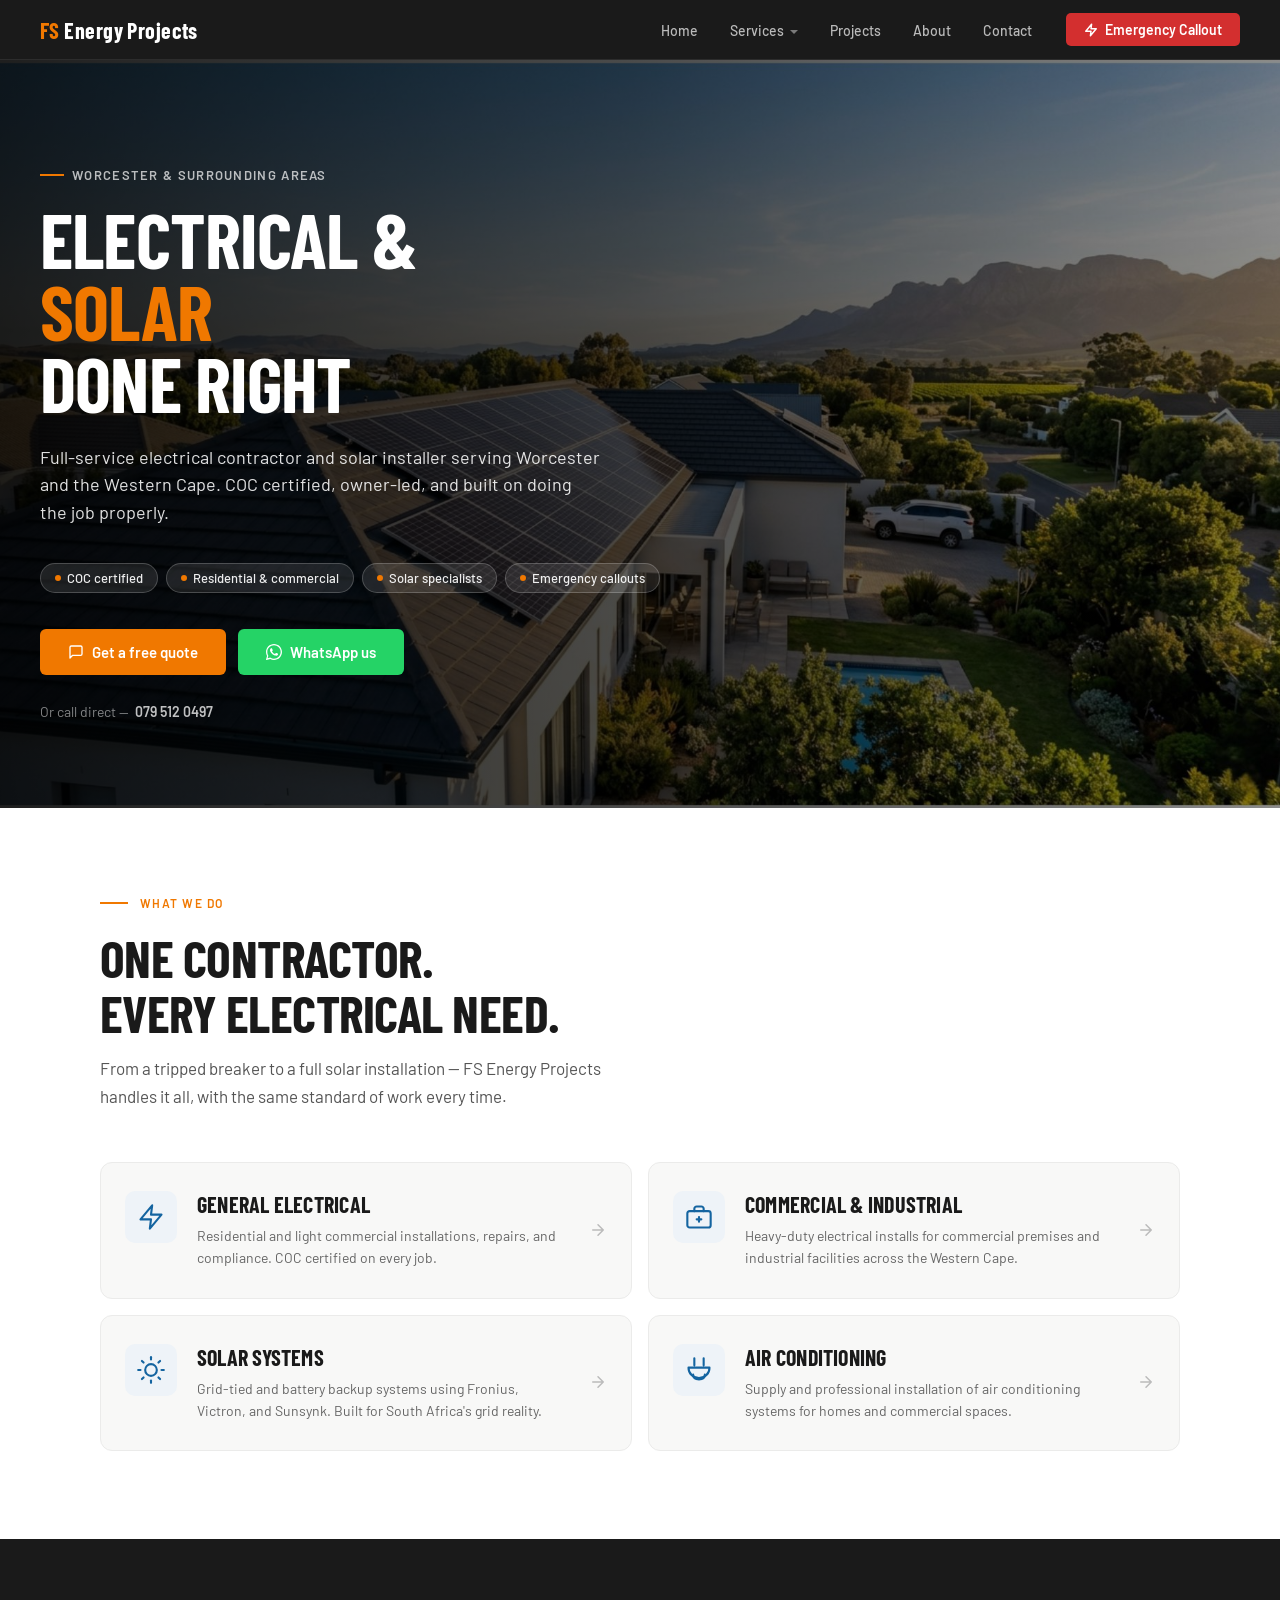
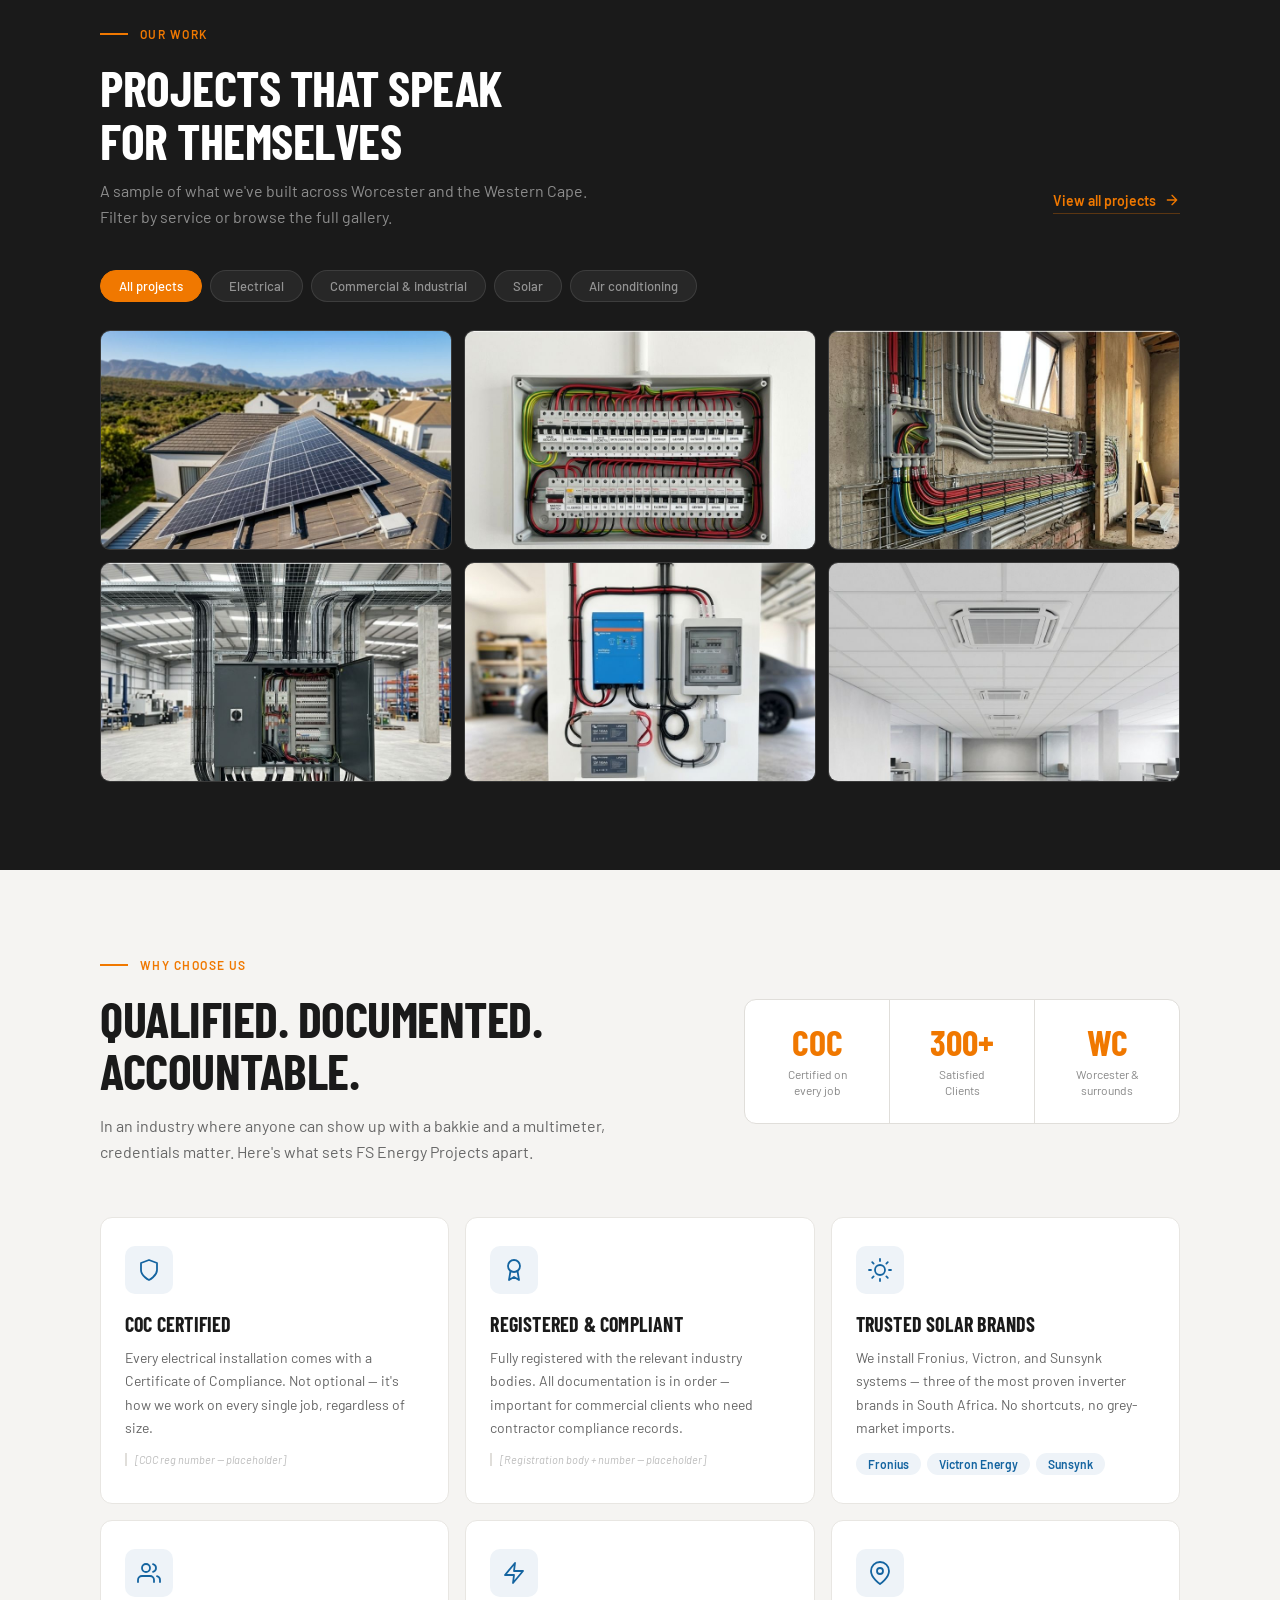
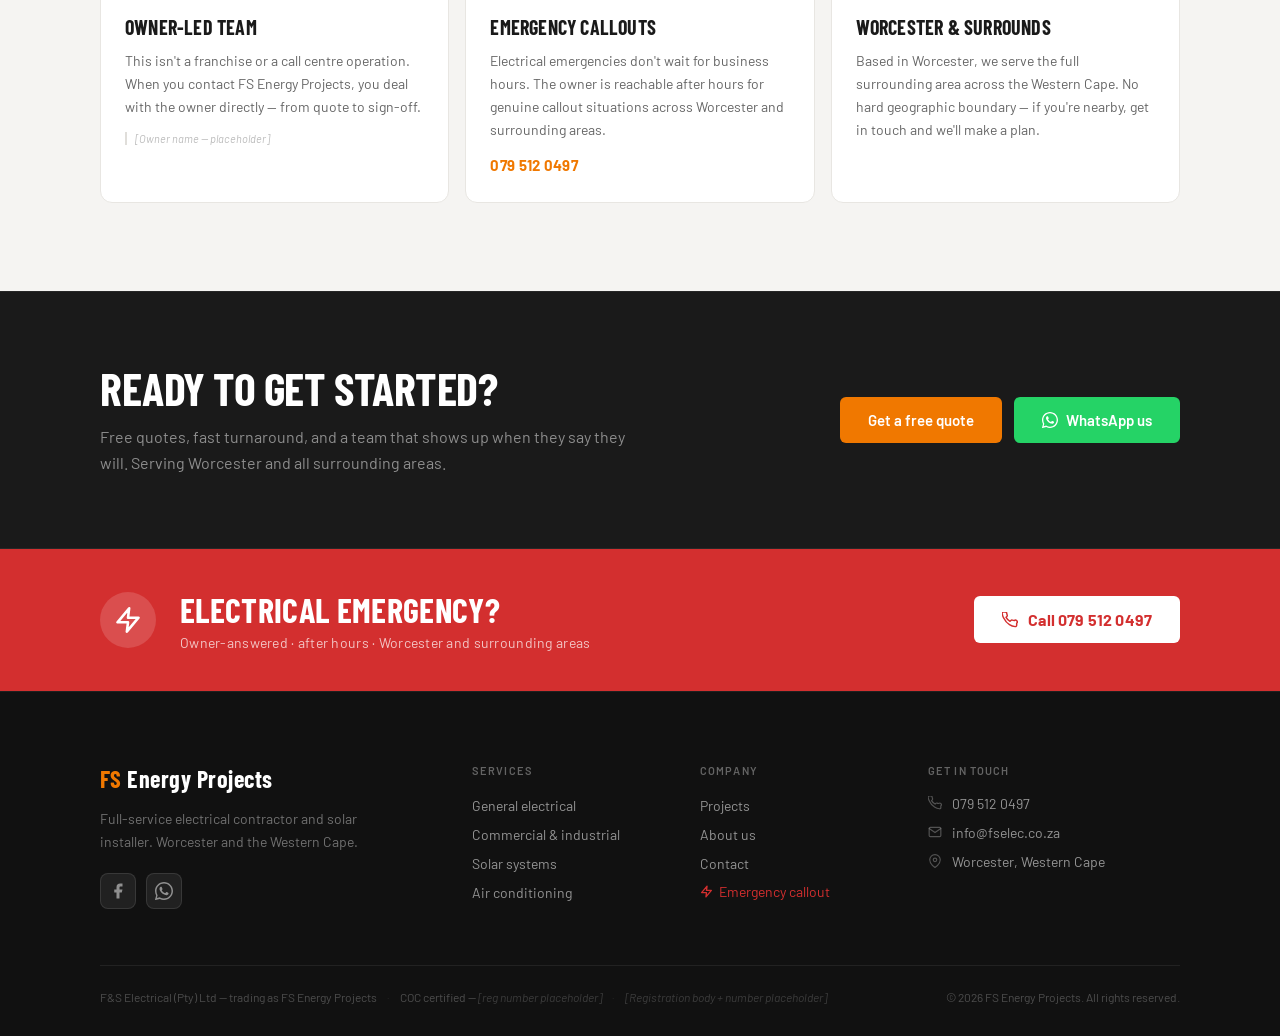
==== commit b52d27b9: "Update index.html" ====
--- a/index.html
+++ b/index.html
@@ -412,7 +412,7 @@
               Cape. Filter by service or browse the full gallery.
             </p>
           </div>
-          <a class="projects-all-link" href="/projects.html">
+          <a class="projects-all-link" href="projects.html">
             View all projects
             <svg
               width="16"
@@ -585,7 +585,7 @@
               <div class="why-stat__label">Certified on every job</div>
             </div>
             <div class="why-stat">
-              <div class="why-stat__value">+ 300</div>
+              <div class="why-stat__value">300+</div>
               <div class="why-stat__label">Satisfied Clients</div>
             </div>
             <div class="why-stat">
--- a/css/pages/home.css
+++ b/css/pages/home.css
@@ -14,7 +14,7 @@
       rgba(0, 0, 0, 0.7) 50%,
       rgba(0, 0, 0, 0.45) 100%
     ),
-    url("/assets/images/hero-bg..jpg");
+    url("../../assets/images/hero-bg.jpg");
   background-size: cover;
   background-position: center center;
   background-repeat: no-repeat;
